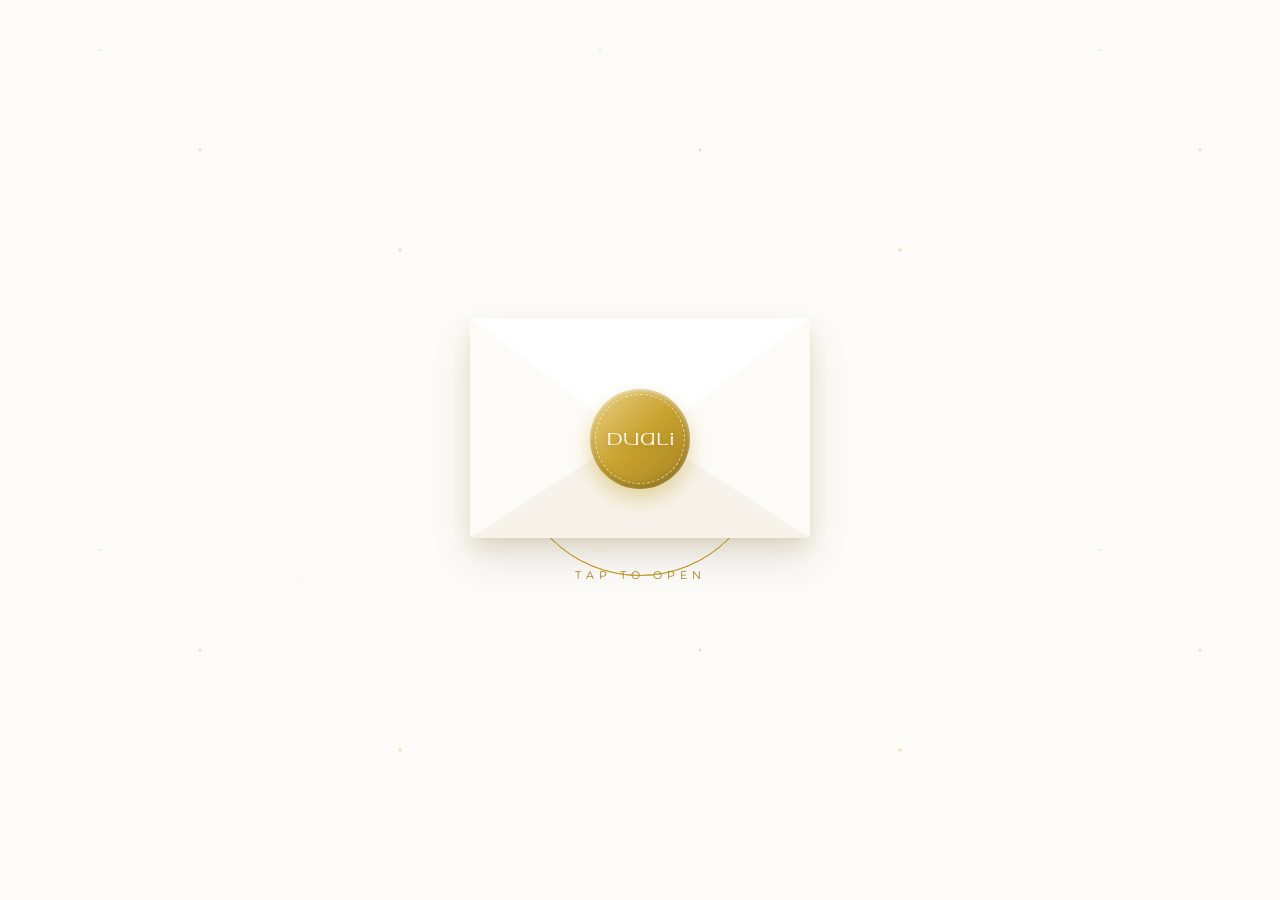
==== golden.html @ 981661f7 "UPDATE CODE" ====
﻿<!DOCTYPE html>
<html lang="en">
<head>
    <meta charset="UTF-8">
    <meta name="viewport" content="width=device-width, initial-scale=1.0, maximum-scale=1.0, user-scalable=no">
    <title>Duali Tableware Showcase - Golden Edition</title>
    <link rel="preconnect" href="https://fonts.googleapis.com">
    <link rel="preconnect" href="https://fonts.gstatic.com" crossorigin>
    <link href="https://fonts.googleapis.com/css2?family=Cormorant+Garamond:ital,wght@0,400;0,500;0,600;1,400&family=Montserrat:wght@300;400;500&display=swap" rel="stylesheet">
    <link rel="stylesheet" href="styles-golden.css">
</head>
<body>
    <div id="ambient-container">
        <div class="ambient-dust"></div>
    </div>

    <div id="stage">
        
        <!-- The Envelope View -->
        <div id="envelope-view">
            <div class="glow-rings"></div>
            <div class="glow-rings" style="animation-delay: 2s;"></div>
            
            <div class="envelope-wrapper" id="envelope-wrapper">
                <div class="envelope" id="envelope">
                    <div class="env-inside"></div>
                    <!-- Flaps -->
                    <div class="card-preview" id="card-preview">
                        <img src="image.png" alt="Logo" style="width: 70px; margin: 20px auto; display: block; filter: brightness(0) opacity(0.85);">
                    </div>
                    <div class="flap flap-left"></div>
                    <div class="flap flap-right"></div>
                    <div class="flap flap-bottom"></div>
                    <div class="flap flap-top" id="flap-top"></div>
                    <!-- The seal is moved outside flap-top so it doesn't get clipped by clip-path -->
                    <div class="seal" id="seal">
                        <img src="image.png" alt="Logo" class="seal-logo">
                    </div>
                </div>
            </div>
            <p class="hint" id="hint">tap to open</p>
        </div>

        <!-- Invite View -->
        <div id="invite-view">
            <div id="celebration-container"></div>
            <div class="invite-card">
                
                <div class="card-border"></div>
                <div class="card-border-inner"></div>
                
                <div class="logo-emblem animate-down" style="--delay: 0.1s">
                    <img src="image.png" alt="Logo" class="card-logo">
                </div>
                
                <p class="eyebrow animate-down" style="--delay: 0.2s">You are cordially invited to the</p>
                <h1 class="animate-down" style="--delay: 0.3s">Duali Tableware Showcase</h1>
                <p class="lede animate-down" style="--delay: 0.4s">Join us as we present our complete collection of<br>handcrafted functional art and tableware created to date.</p>
                
                <div class="divider animate-down" style="--delay: 0.5s">
                    <span class="diamond"></span>
                </div>
                
                <div class="scratch-wrap animate-down" id="scratch-wrap" style="--delay: 0.6s">
                    <div class="scratch-content">
                        <div class="dates">
                            <div class="date-block">
                                <span class="day">Saturday</span>
                                <span class="num">18</span>
                                <span class="month">September</span>
                            </div>
                            <span class="amp">&amp;</span>
                            <div class="date-block">
                                <span class="day">Sunday</span>
                                <span class="num">19</span>
                                <span class="month">September 2026</span>
                            </div>
                        </div>
                        <p class="time">11:00 AM - 6:00 PM</p>
                        <p class="walkin">Walk-ins welcome throughout the day</p>
                        <p class="venue">079 Stories, Bodakdev,<br>Ahmedabad</p>
                    </div>
                    <canvas id="scratch-canvas"></canvas>
                </div>

                <p class="closing animate-down" style="--delay: 0.7s">We look forward to welcoming you.</p>
                
                <div class="animate-down" style="--delay: 0.8s">
                    <a href="https://instagram.com/dualidesigns" target="_blank" class="rsvp-btn">RSVP NOW</a>
                </div>

                <!-- Live Countdown -->
                <div class="countdown-wrapper animate-down" style="--delay: 0.9s">
                    <p class="countdown-title">The showcase begins in</p>
                    <div class="countdown" id="countdown">
                        <div class="cd-item">
                            <span class="cd-num" id="cd-days">00</span>
                            <span class="cd-label">Days</span>
                        </div>
                        <div class="cd-item">
                            <span class="cd-num" id="cd-hours">00</span>
                            <span class="cd-label">Hours</span>
                        </div>
                        <div class="cd-item">
                            <span class="cd-num" id="cd-mins">00</span>
                            <span class="cd-label">Mins</span>
                        </div>
                        <div class="cd-item">
                            <span class="cd-num" id="cd-secs">00</span>
                            <span class="cd-label">Secs</span>
                        </div>
                    </div>
                </div>

            </div>
        </div>
    </div>

    <script src="script-golden.js"></script>
</body>
</html>
---- styles-golden.css ----
﻿:root {
    --bg: #fdfbf7;
    --card-bg: #ffffff;
    --ink: #2a2825;
    --ink-soft: #7a756d;
    --primary: #c9a22e;
    --primary-dark: #a38221;
    --primary-gradient: linear-gradient(135deg, #ebd188 0%, #c9a22e 50%, #a38221 100%);
    --line: rgba(201, 162, 46, 0.25);
    
    --env-w: 340px;
    --env-h: 220px;
}

body {
    background: var(--bg);
    color: var(--ink);
    font-family: 'Montserrat', sans-serif;
    margin: 0;
    overflow-x: hidden;
    -webkit-font-smoothing: antialiased;
}

.hidden { display: none !important; }

/* Beautiful Ambient Animations */
#ambient-container {
    position: fixed;
    inset: 0;
    pointer-events: none;
    z-index: 0;
    transition: opacity 1s ease;
}
.ambient-dust {
    position: absolute;
    inset: 0;
    background-image: 
        radial-gradient(1.5px 1.5px at 100px 50px, rgba(201, 162, 46, 0.5), transparent),
        radial-gradient(2px 2px at 200px 150px, rgba(201, 162, 46, 0.6), transparent),
        radial-gradient(1px 1px at 300px 80px, rgba(201, 162, 46, 0.4), transparent),
        radial-gradient(2.5px 2.5px at 400px 250px, rgba(201, 162, 46, 0.5), transparent);
    background-size: 500px 500px;
    animation: drift 40s linear infinite;
    opacity: 0.8;
}
@keyframes drift {
    0% { transform: translateY(0); }
    100% { transform: translateY(-500px); }
}

#stage {
    min-height: 100vh;
    display: flex;
    flex-direction: column;
    align-items: center;
    justify-content: center;
    position: relative;
    z-index: 1;
}

/* ENVELOPE VIEW */
#envelope-view {
    position: absolute;
    inset: 0;
    display: flex;
    flex-direction: column;
    align-items: center;
    justify-content: center;
    z-index: 100;
    transition: opacity 0.8s ease, transform 0.8s ease;
}
.envelope-wrapper {
    position: relative;
    width: var(--env-w);
    height: var(--env-h);
    perspective: 1500px;
    margin-bottom: 30px; /* space for hint text */
}

/* Properly Centered Glow Rings behind the envelope */
.glow-rings {
    position: absolute;
    width: 250px;
    height: 250px;
    border-radius: 50%;
    border: 1px solid var(--primary);
    top: 50%;
    left: 50%;
    transform: translate(-50%, -50%);
    animation: ripple 4s infinite cubic-bezier(0.4, 0, 0.2, 1);
    pointer-events: none;
    z-index: -1;
}
@keyframes ripple {
    0% { width: 250px; height: 250px; opacity: 0.6; border-width: 2px; }
    100% { width: 700px; height: 700px; opacity: 0; border-width: 1px; }
}

.envelope {
    width: 100%;
    height: 100%;
    position: relative;
    background: #e8dcb8; /* Deep gold foil inside */
    border-radius: 4px;
    box-shadow: 0 25px 60px rgba(0,0,0,0.15);
    transition: transform 0.8s ease;
    transform-style: preserve-3d;
}

.env-inside {
    position: absolute;
    inset: 4px;
    background: #c9a22e; /* gold inner lining */
    border-radius: 2px;
}

.flap {
    position: absolute;
    inset: 0;
    pointer-events: none;
}
.flap-left {
    background: linear-gradient(to right, #fdfbf7, #f2efe9);
    clip-path: polygon(0 0, 52% 50%, 0 100%);
    border-radius: 4px 0 0 4px;
    z-index: 2;
}
.flap-right {
    background: linear-gradient(to left, #fdfbf7, #f2efe9);
    clip-path: polygon(100% 0, 48% 50%, 100% 100%);
    border-radius: 0 4px 4px 0;
    z-index: 2;
}
.flap-bottom {
    background: linear-gradient(to top, #ffffff, #f7f4ec);
    clip-path: polygon(0 100%, 50% 52%, 100% 100%);
    border-radius: 0 0 4px 4px;
    z-index: 3;
    /* Simulate a slight drop shadow via a darker polygon behind it */
    filter: drop-shadow(0 -3px 3px rgba(0,0,0,0.05));
}

.flap-top {
    background: linear-gradient(to bottom, #ffffff, #fdfbf7);
    clip-path: polygon(0 0, 100% 0, 50% 58%);
    border-radius: 4px 4px 0 0;
    transform-origin: top;
    transition: transform 0.8s cubic-bezier(0.6, -0.1, 0.3, 1.3);
    z-index: 5;
    pointer-events: auto;
    cursor: pointer;
    display: flex;
    align-items: center;
    justify-content: center;
    filter: drop-shadow(0 4px 4px rgba(0,0,0,0.08));
}

/* Envelope Open State */
.envelope.open .flap-top {
    transform: rotateX(180deg);
    z-index: 1; /* Goes behind the inner card mentally */
}
.envelope.open .seal {
    opacity: 0;
    transform: scale(0);
    transition: all 0.4s ease;
}

/* Golden Wax Seal positioned exactly on the tip of the top flap */
.seal {
    position: absolute;
    z-index: 6;
    pointer-events: none;
    /* Since we're using flex in top-flap, the seal is naturally centered! We just need to shift it down to the point. */
    top: 55%; 
    left: 50%;
    transform: translate(-50%, -50%);
    width: 100px;
    height: 100px;
    border-radius: 50%;
    background: var(--primary-gradient);
    box-shadow: 
        0 10px 20px rgba(201, 162, 46, 0.4),
        inset 0 2px 4px rgba(255,255,255,0.6),
        inset 0 -4px 8px rgba(0,0,0,0.2);
    display: flex;
    align-items: center;
    justify-content: center;
    animation: breathe 3s ease-in-out infinite;
    transition: all 0.3s ease;
}

.seal::after {
    content: '';
    position: absolute;
    inset: 5px;
    border-radius: 50%;
    border: 1px dashed rgba(255,255,255,0.6);
}

.seal-logo {
    width: 65%;
    height: 65%;
    object-fit: contain;
    transition: transform 0.3s ease;
    filter: drop-shadow(0 2px 4px rgba(0,0,0,0.2));
    z-index: 2;
}

.envelope:hover .seal-logo {
    transform: scale(1.08);
}
.envelope:hover .seal {
    transform: translate(-50%, -50%) scale(1.05);
}

@keyframes breathe {
    0%, 100% { box-shadow: 0 10px 20px rgba(201, 162, 46, 0.4), inset 0 2px 4px rgba(255,255,255,0.6), inset 0 -4px 8px rgba(0,0,0,0.2); }
    50% { box-shadow: 0 15px 30px rgba(201, 162, 46, 0.6), inset 0 2px 4px rgba(255,255,255,0.6), inset 0 -4px 8px rgba(0,0,0,0.2); }
}

.hint {
    font-size: 11px;
    letter-spacing: 5px;
    color: var(--primary-dark);
    text-transform: uppercase;
    margin: 0;
    animation: pulse 2s infinite;
}

@keyframes pulse {
    0%, 100% { opacity: 0.5; }
    50% { opacity: 1; }
}

/* ---------- INVITE VIEW ---------- */
#invite-view {
    width: 100%;
    display: none;
    justify-content: center;
    opacity: 0;
    padding: 60px 20px; 
    box-sizing: border-box;
    transition: opacity 1s ease;
    min-height: 100vh;
}

#invite-view.show {
    opacity: 1;
}

.invite-card {
    background: var(--card-bg);
    width: 100%;
    max-width: 600px;
    padding: 60px 50px;
    box-shadow: 0 20px 60px rgba(0,0,0,0.06), 0 0 0 1px rgba(0,0,0,0.02);
    border-radius: 4px;
    text-align: center;
    position: relative;
    margin: auto; 
    overflow: hidden;
}

.card-border {
    position: absolute;
    inset: 12px;
    border: 1px solid var(--line);
    pointer-events: none;
    z-index: 0;
}
.card-border-inner {
    position: absolute;
    inset: 18px;
    border: 1px solid rgba(201, 162, 46, 0.1);
    pointer-events: none;
    z-index: 0;
}

.invite-card > * {
    position: relative;
    z-index: 1;
}



#invite-view.show 

/* The Emblem for the White Logo */
.logo-emblem {
    width: 80px;
    height: 80px;
    margin: 0 auto 30px;
    background: var(--primary-gradient);
    border-radius: 50%;
    display: flex;
    align-items: center;
    justify-content: center;
    box-shadow: 0 10px 25px rgba(201, 162, 46, 0.3), inset 0 2px 4px rgba(255,255,255,0.4);
    position: relative;
}
.logo-emblem::after {
    content: '';
    position: absolute;
    inset: 4px;
    border-radius: 50%;
    border: 1px dashed rgba(255,255,255,0.6);
}

.card-logo {
    width: 60%;
    height: 60%;
    object-fit: contain;
    filter: drop-shadow(0 2px 4px rgba(0,0,0,0.15));
    z-index: 2;
}

.eyebrow {
    font-size: 11px;
    letter-spacing: 3px;
    color: var(--primary-dark);
    text-transform: uppercase;
    margin: 0 0 16px;
    line-height: 1.5;
}

.invite-card h1 {
    font-family: 'Cormorant Garamond', serif;
    font-size: 48px;
    font-weight: 400;
    margin: 0 0 20px;
    color: var(--ink);
    letter-spacing: 1px;
}

.lede {
    font-size: 14.5px;
    line-height: 1.8;
    color: var(--ink-soft);
    margin: 0 auto 40px;
    font-weight: 300;
}

.divider {
    width: 100px;
    height: 1px;
    background: linear-gradient(90deg, transparent, var(--primary), transparent);
    margin: 0 auto 50px;
    position: relative;
}

.divider .diamond {
    position: absolute;
    top: 50%;
    left: 50%;
    transform: translate(-50%, -50%) rotate(45deg);
    width: 6px;
    height: 6px;
    background: var(--primary);
}

/* ---------- SCRATCH PANEL ---------- */
.scratch-wrap {
    position: relative;
    background: #faf9f6;
    margin-bottom: 50px;
    min-height: 250px;
    border-radius: 8px;
    display: flex;
    align-items: center;
    justify-content: center;
    box-shadow: inset 0 2px 10px rgba(0,0,0,0.05);
    border: 1px solid var(--line);
    overflow: hidden;
}

.scratch-content {
    padding: 40px 20px;
    display: flex;
    flex-direction: column;
    align-items: center;
    width: 100%;
}

.dates {
    display: flex;
    align-items: baseline;
    justify-content: center;
    gap: 25px;
    margin-bottom: 15px;
}

.date-block {
    display: flex;
    flex-direction: column;
    align-items: center;
    gap: 8px;
}

.date-block .day { 
    font-size: 11px; 
    letter-spacing: 3px; 
    text-transform: uppercase; 
    color: var(--primary-dark); 
}

.date-block .num { 
    font-family: 'Cormorant Garamond', serif; 
    font-size: 54px; 
    color: var(--ink); 
    line-height: 1; 
}

.date-block .month { 
    font-size: 12.5px; 
    letter-spacing: 2px; 
    color: var(--ink-soft); 
}

.amp {
    font-family: 'Cormorant Garamond', serif;
    font-style: italic;
    font-size: 28px;
    color: var(--primary);
    transform: translateY(-10px);
}

.time { 
    margin: 10px 0 5px; 
    font-size: 15px; 
    color: var(--ink); 
    font-weight: 400;
    letter-spacing: 1px;
}

.walkin {
    font-size: 13.5px;
    color: var(--ink-soft);
    margin: 2px 0 20px;
    font-style: italic;
    font-family: 'Cormorant Garamond', serif;
}

.venue { 
    font-size: 14px; 
    color: var(--ink); 
    margin: 10px 0 0;
    padding-top: 20px;
    border-top: 1px solid var(--line);
    width: 100%;
    max-width: 250px;
    letter-spacing: 1px;
    line-height: 1.5;
}

#scratch-canvas {
    position: absolute;
    inset: 0;
    width: 100%;
    height: 100%;
    cursor: crosshair;
    touch-action: none;
}

.closing {
    font-family: 'Cormorant Garamond', serif;
    font-style: italic;
    font-size: 22px;
    color: var(--ink);
    margin: 0 0 40px;
}

.rsvp-btn {
    display: inline-block;
    padding: 18px 55px;
    background: var(--primary-gradient);
    color: #ffffff;
    text-decoration: none;
    font-size: 13px;
    letter-spacing: 5px;
    font-weight: 500;
    text-transform: uppercase;
    border-radius: 4px;
    transition: all 0.4s cubic-bezier(0.16, 1, 0.3, 1);
    box-shadow: 0 10px 20px rgba(201, 162, 46, 0.25);
}

.rsvp-btn:hover {
    transform: translateY(-4px);
    box-shadow: 0 15px 30px rgba(201, 162, 46, 0.4);
    filter: brightness(1.05);
}

/* ---------- COUNTDOWN ---------- */
.countdown-wrapper {
    margin-top: 55px;
    padding-top: 40px;
    position: relative;
}

.countdown-wrapper::before {
    content: '';
    position: absolute;
    top: 0;
    left: 20%;
    right: 20%;
    height: 1px;
    background: linear-gradient(90deg, transparent, var(--line), transparent);
}

.countdown-title {
    font-size: 11px;
    text-transform: uppercase;
    letter-spacing: 4px;
    color: var(--primary-dark);
    margin: 0 0 25px;
}

.countdown {
    display: flex;
    justify-content: center;
    gap: 40px;
}

.cd-item {
    display: flex;
    flex-direction: column;
    align-items: center;
}

.cd-num {
    font-family: 'Cormorant Garamond', serif;
    font-size: 42px;
    color: var(--ink);
    line-height: 1;
    margin-bottom: 8px;
}

.cd-label {
    font-size: 10px;
    text-transform: uppercase;
    letter-spacing: 3px;
    color: var(--ink-soft);
}

@media (max-width: 500px) {
    .invite-card { padding: 50px 20px; }
    .invite-card h1 { font-size: 38px; }
    .dates { flex-direction: column; align-items: center; gap: 15px; }
    .amp { display: none; }
    .countdown { gap: 20px; }
    .cd-num { font-size: 32px; }
    .envelope-wrapper { transform: scale(0.85); }
}




/* REDEFINED ENVELOPE SHAPE & COLORS FOR REALISM */
.envelope {
    background: #e8e3d8 !important; /* Inner shadow color (golden tint) */
    box-shadow: 0 20px 40px rgba(0, 0, 0, 0.1), 0 10px 20px rgba(201, 162, 46, 0.15) !important;
}
.envelope::before {
    background: #e8e3d8 !important; /* Ensure inside back wall matches */
}
.flap-left {
    background: #fdfbf7 !important;
    clip-path: polygon(0 0, 50% 50%, 0 100%) !important;
    border: none !important;
}
.flap-right {
    background: #fdfbf7 !important;
    clip-path: polygon(100% 0, 50% 50%, 100% 100%) !important;
    border: none !important;
}
.flap-bottom {
    background: #f7f3ea !important;
    clip-path: polygon(0 100%, 50% 50%, 100% 100%) !important;
    filter: drop-shadow(0 -2px 4px rgba(0,0,0,0.06)) !important;
    border: none !important;
}
.flap-top {
    background: #ffffff !important;
    clip-path: polygon(0 0, 100% 0, 50% 58%) !important;
    filter: drop-shadow(0 4px 8px rgba(0,0,0,0.12)) !important;
    border: none !important;
}

/* CARD PULL-OUT ANIMATION */
.envelope::before {
    content: '';
    position: absolute;
    top: 0; left: 0; width: 100%; height: 100%;
    background: #e8e3d8;
    z-index: 1;
    border-radius: 4px;
}
.card-preview {
    position: absolute;
    top: 5px;
    left: 5px;
    width: calc(100% - 10px);
    height: calc(100% - 10px);
    background: #ffffff;
    border: 1px solid rgba(0,0,0,0.08);
    border-radius: 8px;
    z-index: 2;
    transition: transform 0.8s cubic-bezier(0.2, 0.8, 0.2, 1) 0.3s;
    box-shadow: 0 4px 10px rgba(0,0,0,0.05);
}
.envelope.open .card-preview {
    transform: translateY(-130px) scale(1.05);
}
/* Ensure flaps are above the card */
.flap-left, .flap-right { z-index: 3; }
.flap-bottom { z-index: 4; }

/* CELEBRATION FALLING ANIMATION */
#celebration-container {
    position: absolute;
    top: 0;
    left: 0;
    width: 100%;
    height: 100%;
    pointer-events: none;
    overflow: hidden;
    z-index: 10;
}
.confetti {
    position: absolute;
    top: -50px;
    width: 8px;
    height: 16px;
    background: var(--primary);
    border-radius: 50% 0 50% 0; /* Leaf shape */
    opacity: 0;
    animation: fall linear forwards;
}
@keyframes fall {
    0% { transform: translateY(-50px) rotate(0deg); opacity: 0; }
    10% { opacity: 1; }
    90% { opacity: 1; }
    100% { transform: translateY(100vh) rotate(720deg); opacity: 0; }
}


.animate-down {
    opacity: 0;
    transform: translateY(-20px);
    clip-path: inset(0 0 100% 0); /* Clipped from the bottom up */
    transition: 
        opacity 0.8s ease var(--delay), 
        transform 0.8s cubic-bezier(0.16, 1, 0.3, 1) var(--delay),
        clip-path 1.2s cubic-bezier(0.4, 0, 0.2, 1) var(--delay);
}

#invite-view.show .animate-down {
    opacity: 1;
    transform: translateY(0);
    clip-path: inset(-20% -20% -20% -20%);
}

.logo-emblem {
    width: 80px;
    height: 80px;
    margin: 0 auto 30px;
    background: linear-gradient(135deg, #e5c96a 0%, #a17e1a 100%);
    border-radius: 50%;
    display: flex;
    align-items: center;
    justify-content: center;
    box-shadow: 0 10px 25px rgba(201, 162, 46, 0.4), inset 0 2px 4px rgba(255,255,255,0.6);
    position: relative;
    z-index: 2;
}
.logo-emblem::after {
    content: '';
    position: absolute;
    inset: 4px;
    border-radius: 50%;
    border: 1px dashed rgba(255,255,255,0.5);
}
.card-logo {
    width: 65%;
    height: 65%;
    object-fit: contain;
    filter: drop-shadow(0 2px 4px rgba(0,0,0,0.2));
    z-index: 2;
}
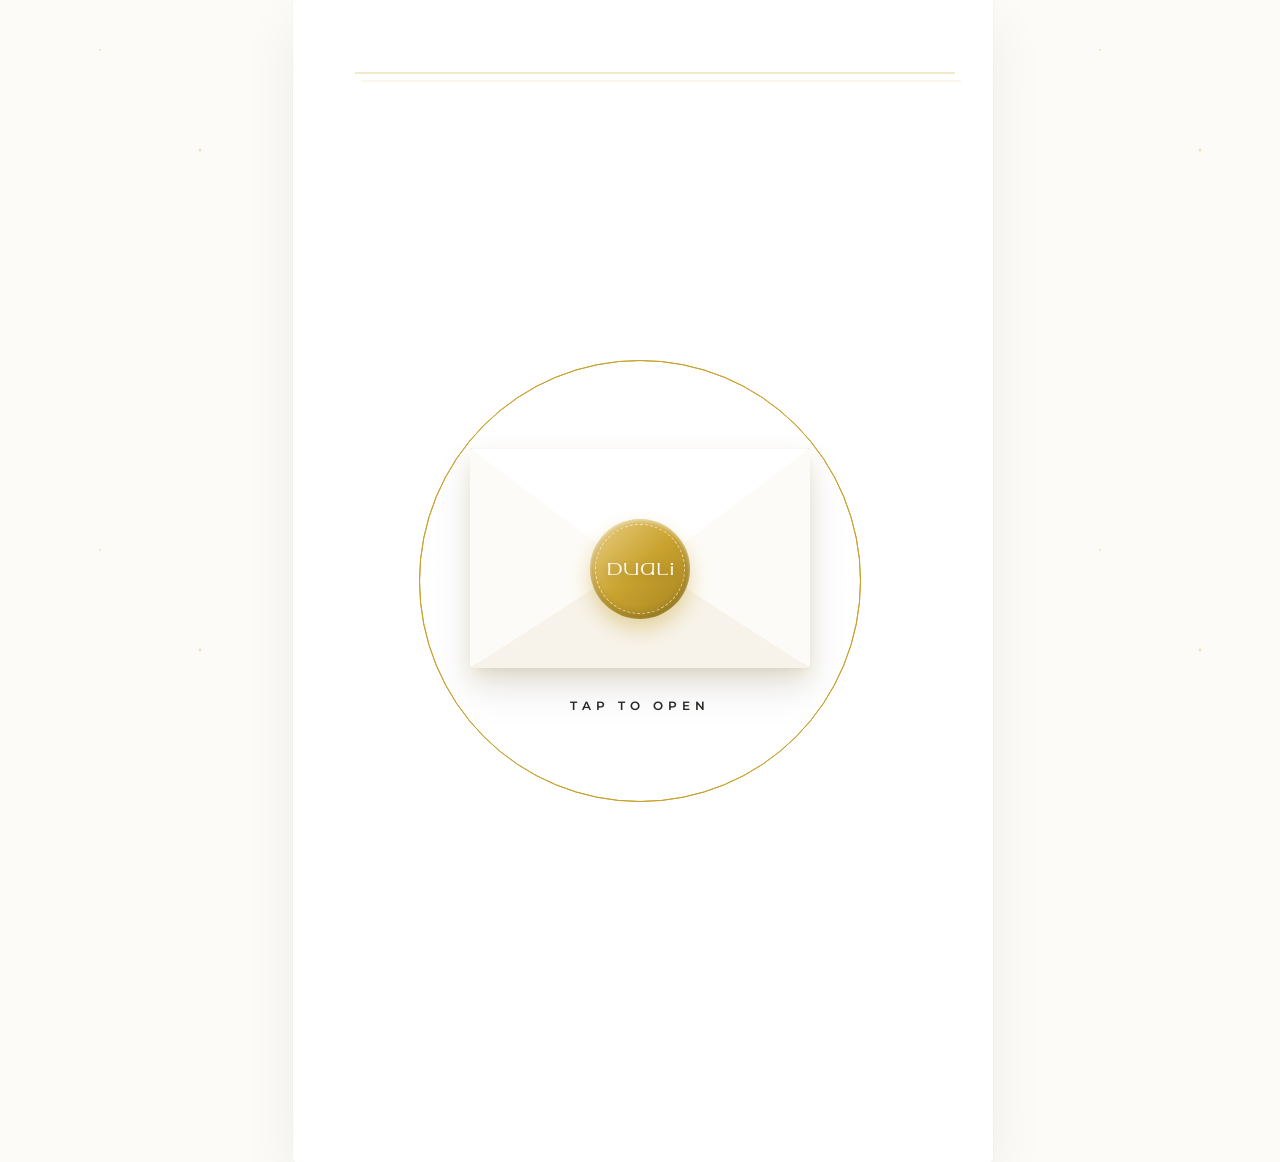
==== commit a4c12b2b: "UPDATE CODE" ====
--- a/golden.html
+++ b/golden.html
@@ -6,7 +6,7 @@
     <title>Duali Tableware Showcase - Golden Edition</title>
     <link rel="preconnect" href="https://fonts.googleapis.com">
     <link rel="preconnect" href="https://fonts.gstatic.com" crossorigin>
-    <link href="https://fonts.googleapis.com/css2?family=Cormorant+Garamond:ital,wght@0,400;0,500;0,600;1,400&family=Montserrat:wght@300;400;500&display=swap" rel="stylesheet">
+    <link href="https://fonts.googleapis.com/css2?family=Playfair+Display:ital,wght@0,400;0,500;0,600;0,700;1,400&family=Montserrat:wght@300;400;500&display=swap" rel="stylesheet">
     <link rel="stylesheet" href="styles-golden.css">
 </head>
 <body>
@@ -43,7 +43,6 @@
 
         <!-- Invite View -->
         <div id="invite-view">
-            <div id="celebration-container"></div>
             <div class="invite-card">
                 
                 <div class="card-border"></div>
@@ -112,14 +111,12 @@
                     </div>
                 </div>
 
-            </div>
-        </div>
-    </div>
-
-    <script src="script-golden.js"></script>
+            </div></div><div id="celebration-container"></div></div><script src="script-golden.js"></script>
 </body>
 </html>
 
 
 
 
+
+
--- a/styles-golden.css
+++ b/styles-golden.css
@@ -80,8 +80,7 @@
 /* Properly Centered Glow Rings behind the envelope */
 .glow-rings {
     position: absolute;
-    width: 250px;
-    height: 250px;
+    width: 440px; height: 440px;
     border-radius: 50%;
     border: 1px solid var(--primary);
     top: 50%;
@@ -92,8 +91,8 @@
     z-index: -1;
 }
 @keyframes ripple {
-    0% { width: 250px; height: 250px; opacity: 0.6; border-width: 2px; }
-    100% { width: 700px; height: 700px; opacity: 0; border-width: 1px; }
+    0% { width: 440px; height: 440px; opacity: 0.6; border-width: 2px; }
+    100% { width: 850px; height: 850px; opacity: 0; border-width: 1px; }
 }
 
 .envelope {
@@ -220,16 +219,21 @@
 }
 
 .hint {
-    font-size: 11px;
+    font-size: 12px;
     letter-spacing: 5px;
-    color: var(--primary-dark);
+    color: var(--ink);
+    font-weight: 600;
     text-transform: uppercase;
     margin: 0;
+    text-align: center;
+    width: 100%;
     animation: pulse 2s infinite;
 }
 
 @keyframes pulse {
-    0%, 100% { opacity: 0.5; }
+    0%, 100% { opacity: 0.5; transform: scale(1); }
+    50% { opacity: 1; transform: scale(1.05); }
+}
     50% { opacity: 1; }
 }
 
@@ -325,7 +329,7 @@
 }
 
 .invite-card h1 {
-    font-family: 'Cormorant Garamond', serif;
+    font-family: 'Playfair Display', serif;
     font-size: 48px;
     font-weight: 400;
     margin: 0 0 20px;
@@ -369,7 +373,7 @@
     display: flex;
     align-items: center;
     justify-content: center;
-    box-shadow: inset 0 2px 10px rgba(0,0,0,0.05);
+    box-shadow: inset 0 2px 15px rgba(0,0,0,0.03);
     border: 1px solid var(--line);
     overflow: hidden;
 }
@@ -405,7 +409,7 @@
 }
 
 .date-block .num { 
-    font-family: 'Cormorant Garamond', serif; 
+    font-family: 'Playfair Display', serif; 
     font-size: 54px; 
     color: var(--ink); 
     line-height: 1; 
@@ -418,7 +422,7 @@
 }
 
 .amp {
-    font-family: 'Cormorant Garamond', serif;
+    font-family: 'Playfair Display', serif;
     font-style: italic;
     font-size: 28px;
     color: var(--primary);
@@ -438,7 +442,7 @@
     color: var(--ink-soft);
     margin: 2px 0 20px;
     font-style: italic;
-    font-family: 'Cormorant Garamond', serif;
+    font-family: 'Playfair Display', serif;
 }
 
 .venue { 
@@ -463,7 +467,7 @@
 }
 
 .closing {
-    font-family: 'Cormorant Garamond', serif;
+    font-family: 'Playfair Display', serif;
     font-style: italic;
     font-size: 22px;
     color: var(--ink);
@@ -529,7 +533,7 @@
 }
 
 .cd-num {
-    font-family: 'Cormorant Garamond', serif;
+    font-family: 'Playfair Display', serif;
     font-size: 42px;
     color: var(--ink);
     line-height: 1;
@@ -544,13 +548,16 @@
 }
 
 @media (max-width: 500px) {
-    .invite-card { padding: 50px 20px; }
-    .invite-card h1 { font-size: 38px; }
-    .dates { flex-direction: column; align-items: center; gap: 15px; }
-    .amp { display: none; }
-    .countdown { gap: 20px; }
-    .cd-num { font-size: 32px; }
+    .invite-card { padding: 40px 15px; }
+    .invite-card h1 { font-size: 34px; }
+    .dates { flex-direction: row; align-items: baseline; gap: 15px; }
+    .date-block .num { font-size: 40px; }
+    .date-block .month { font-size: 11px; }
+    .amp { display: block !important; font-size: 22px; transform: translateY(-5px); }
+    .countdown { gap: 15px; }
+    .cd-num { font-size: 28px; }
     .envelope-wrapper { transform: scale(0.85); }
+    .scratch-content { padding: 30px 10px; }
 }
 
 
@@ -617,16 +624,7 @@
 .flap-bottom { z-index: 4; }
 
 /* CELEBRATION FALLING ANIMATION */
-#celebration-container {
-    position: absolute;
-    top: 0;
-    left: 0;
-    width: 100%;
-    height: 100%;
-    pointer-events: none;
-    overflow: hidden;
-    z-index: 10;
-}
+#celebration-container { position: absolute; top: 0; left: 0; width: 100%; height: 100%; pointer-events: none; overflow: hidden; z-index: 9999; }
 .confetti {
     position: absolute;
     top: -50px;
@@ -688,3 +686,8 @@
     filter: drop-shadow(0 2px 4px rgba(0,0,0,0.2));
     z-index: 2;
 }
+
+
+
+
+
